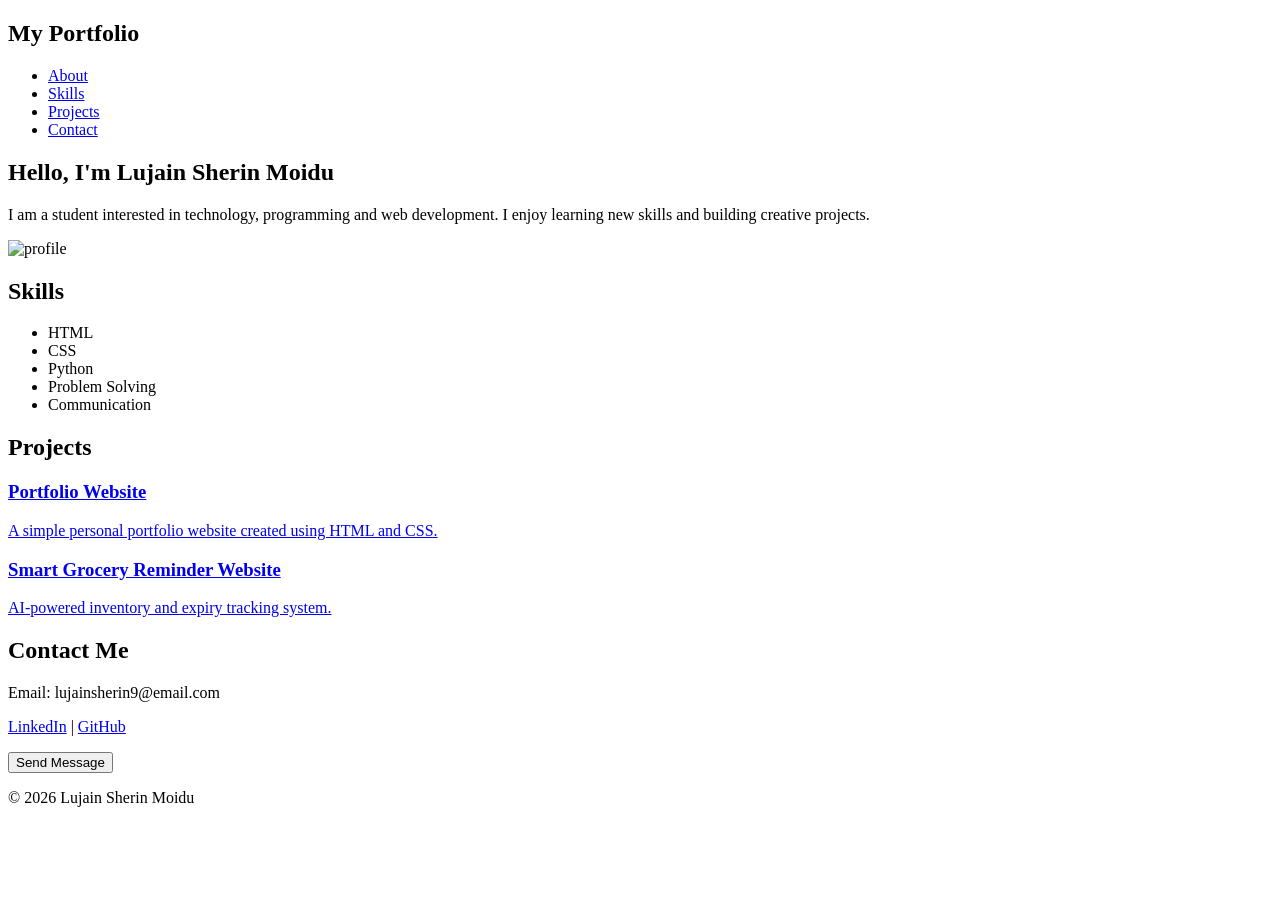
==== index.html @ 1617147e "Rename index1.htm to index.html" ====
<!DOCTYPE html>
<html lang="en">

<head>
<meta charset="UTF-8">
<meta name="viewport" content="width=device-width, initial-scale=1.0">

<title>My Portfolio</title>

<link rel="stylesheet" href="style.css">

<link href="https://fonts.googleapis.com/css2?family=Poppins&display=swap" rel="stylesheet">
</head>


<body>

<!-- Navbar -->
<nav>

<h2>My Portfolio</h2>

<ul>
<li><a href="#about">About</a></li>
<li><a href="#skills">Skills</a></li>
<li><a href="#projects">Projects</a></li>
<li><a href="#contact">Contact</a></li>
</ul>

</nav>



<!-- About -->
<section id="about" class="container">

<h1>Hello, I'm Lujain Sherin Moidu</h1>

<p>
I am a student interested in technology, programming and web development.
I enjoy learning new skills and building creative projects.
</p>

<img src="Downloads\luja.jpeg" alt="profile">

</section>



<!-- Skills -->
<section id="skills" class="container">

<h2>Skills</h2>

<ul class="skill-list">

<li>HTML</li>
<li>CSS</li>
<li>Python</li>
<li>Problem Solving</li>
<li>Communication</li>

</ul>

</section>



<!-- Projects -->
<section id="projects" class="container">

<h2>Projects</h2>


<div class="project">

<a href="index1.html">

<h3>Portfolio Website</h3>

<p>
A simple personal portfolio website created using HTML and CSS.
</p>

</a>

</div>



<div class="project">

<a href="https://kitchen-care-buddy.lovable.app/" target="_blank">

<h3>Smart Grocery Reminder Website</h3>

<p>
AI-powered inventory and expiry tracking system.
</p>

</a>

</div>


</section>



<!-- Contact -->
<section id="contact" class="container">

<h2>Contact Me</h2>

<p>Email: lujainsherin9@email.com</p>

<p>

<a href="#">LinkedIn</a> |

<a href="#">GitHub</a>

</p>

<button>Send Message</button>

</section>



<!-- Footer -->
<footer>

<p>© 2026 Lujain Sherin Moidu</p>

</footer>


</body>

</html>
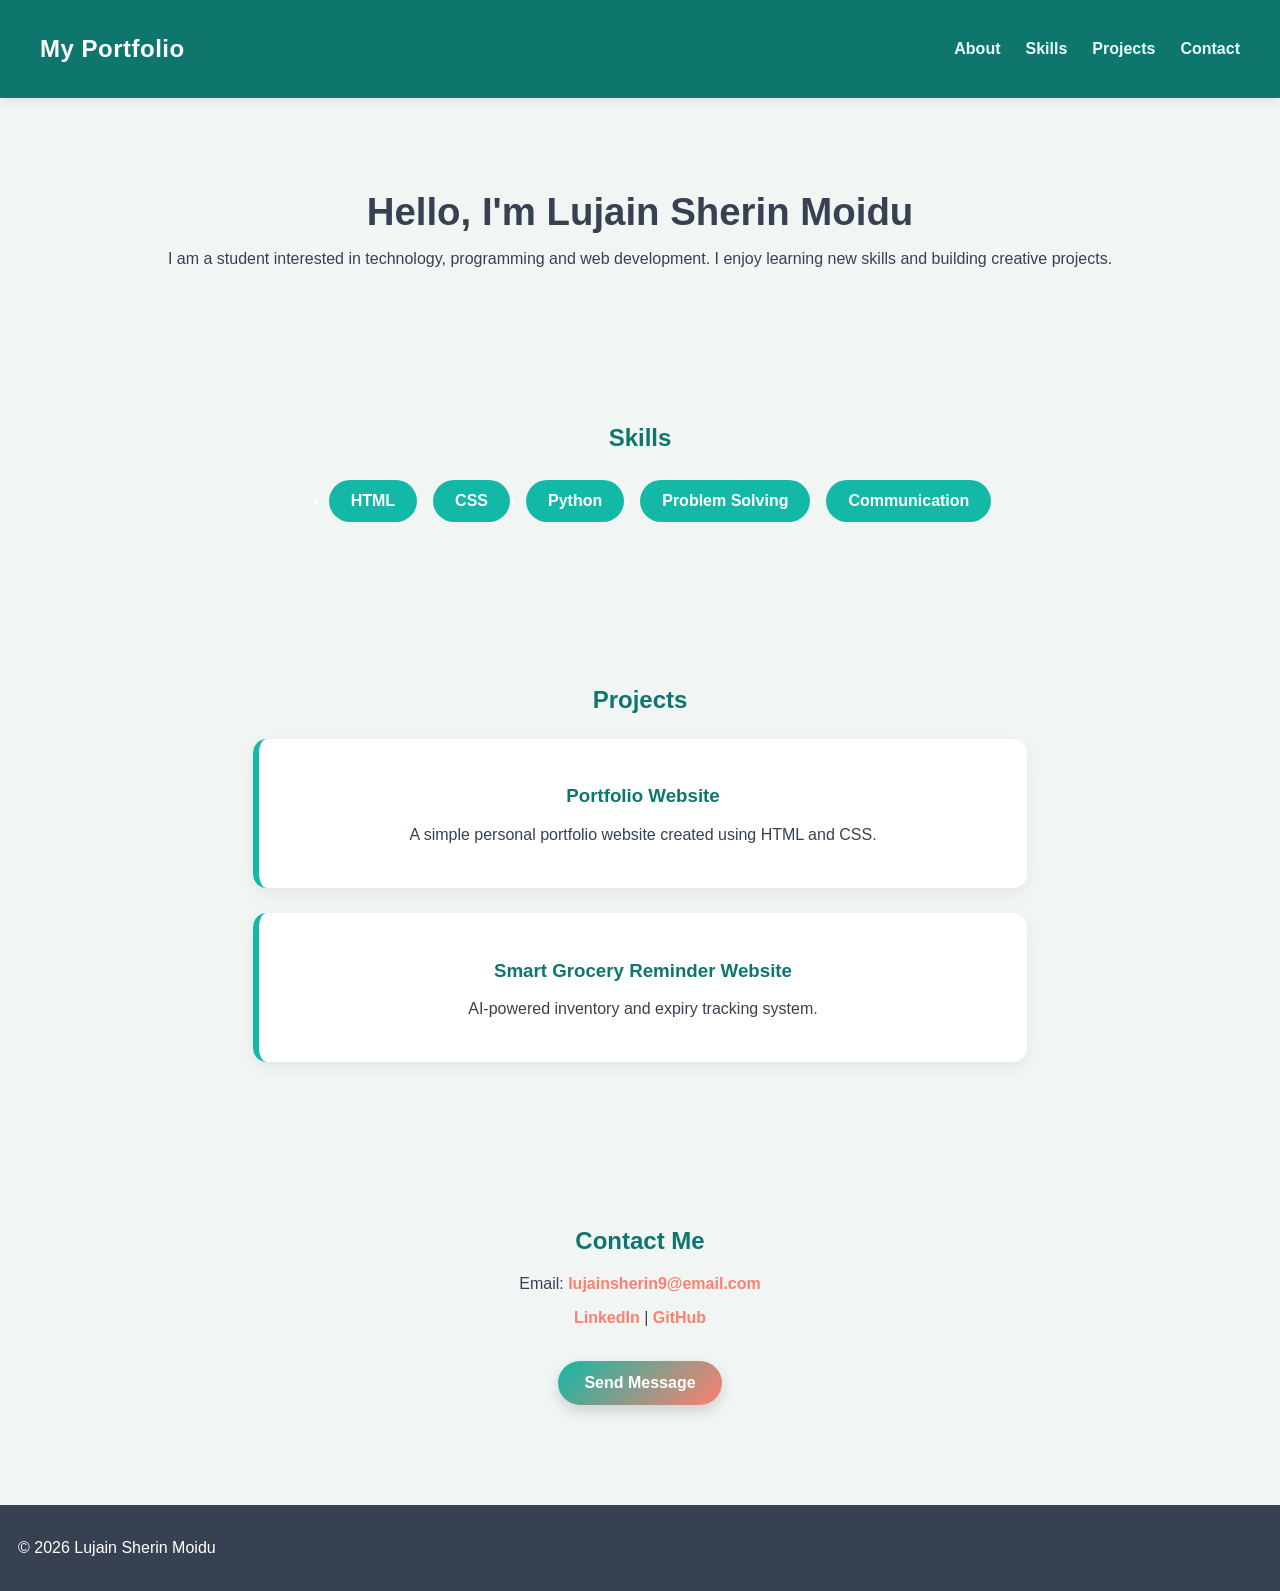
==== commit 135aa844: "Add files via upload" ====
--- a/index.html
+++ b/index.html
@@ -7,7 +7,7 @@
 
 <title>My Portfolio</title>
 
-<link rel="stylesheet" href="style.css">
+<link rel="stylesheet" href="style2.css">
 
 <link href="https://fonts.googleapis.com/css2?family=Poppins&display=swap" rel="stylesheet">
 </head>
@@ -41,7 +41,6 @@
 I enjoy learning new skills and building creative projects.
 </p>
 
-<img src="Downloads\luja.jpeg" alt="profile">
 
 </section>
 
@@ -74,7 +73,7 @@
 
 <div class="project">
 
-<a href="index1.html">
+<a href="#">
 
 <h3>Portfolio Website</h3>
 
@@ -112,13 +111,12 @@
 
 <h2>Contact Me</h2>
 
-<p>Email: lujainsherin9@email.com</p>
+<p>Email: <a href="mailto:lujainsherin9@gmail.com"> lujainsherin9@email.com</a></p>
 
 <p>
 
-<a href="#">LinkedIn</a> |
-
-<a href="#">GitHub</a>
+<a href="https://www.linkedin.com/in/lujain-sherin" target="_blank">LinkedIn</a> |
+<a href="https://github.com/lujainsherin-moidu566017" target="_blank">GitHub</a>
 
 </p>
 
@@ -138,4 +136,4 @@
 
 </body>
 
-</html>
+</html>
--- a/style2.css
+++ b/style2.css
@@ -0,0 +1,171 @@
+/* Teal + Coral + Grey Theme */
+
+body {
+    font-family: 'Poppins', sans-serif;
+    margin: 0;
+    background-color: #f1f5f4; /* light grey */
+    color: #374151;
+}
+
+/* Navigation bar */
+nav {
+    background: #0f766e; /* teal */
+    color: white;
+    padding: 15px 40px;
+    display: flex;
+    justify-content: space-between;
+    align-items: center;
+    box-shadow: 0 3px 10px rgba(0,0,0,0.08);
+}
+
+nav h2 {
+    font-weight: 700;
+    color: #ffffff; /* ensure visible on teal background */
+    letter-spacing: 0.5px;
+}
+
+nav ul {
+    list-style: none;
+    display: flex;
+}
+
+nav ul li {
+    margin-left: 25px;
+}
+
+nav ul li a {
+    color: #e6fffb;
+    text-decoration: none;
+    font-weight: 600;
+}
+
+nav ul li a:hover {
+    color: #ffd6cf; /* coral hover */
+}
+
+/* Container */
+.container {
+    padding: 60px 20px;
+    text-align: center;
+    max-width: 950px;
+    margin: auto;
+}
+
+h1 {
+    font-size: 2.4rem;
+    margin-bottom: 10px;
+}
+
+h2 {
+    color: #0f766e;
+    margin-bottom: 20px;
+}
+
+/* Profile Image */
+#about img {
+    margin-top: 20px;
+    border-radius: 50%;
+    border: 5px solid #14b8a6;
+}
+
+/* Skills */
+.skill-list {
+    display: flex;
+    justify-content: center;
+    flex-wrap: wrap;
+}
+
+.skill-list li {
+    background: #14b8a6; /* teal */
+    color: white;
+    padding: 12px 22px;
+    margin: 8px;
+    border-radius: 25px;
+    font-weight: 600;
+}
+
+
+
+/* Projects */
+.project {
+    background: white;
+    padding: 28px;
+    margin: 25px auto;
+    width: 75%;
+    border-radius: 14px;
+    box-shadow: 0 6px 16px rgba(0,0,0,0.06);
+    transition: 0.25s;
+    border-left: 6px solid #14b8a6;
+}
+
+.project:hover {
+    transform: translateY(-6px);
+    border-left: 6px solid #ff7f6e;
+}
+
+.project h3 {
+    color: #0f766e;
+}
+
+.project a {
+    text-decoration: none;
+    color: inherit;
+}
+
+/* Contact links */
+#contact a {
+    color: #ff7f6e;
+    font-weight: 600;
+    text-decoration: none;
+}
+
+#contact a:hover {
+    text-decoration: underline;
+}
+
+/* Button */
+button {
+    background: linear-gradient(135deg,#14b8a6,#ff7f6e);
+    color: white;
+    padding: 13px 26px;
+    border: none;
+    border-radius: 30px;
+    cursor: pointer;
+    margin-top: 18px;
+    font-size: 16px;
+    font-weight: 600;
+    box-shadow: 0 6px 14px rgba(0,0,0,0.15);
+}
+
+button:hover {
+    transform: scale(1.05);
+}
+
+/* Footer */
+footer {
+    background: #374151; /* grey */
+    color: white;
+    padding: 18px;
+    margin-top: 40px;
+}
+
+/* Responsive Design */
+@media (max-width: 768px) {
+    nav {
+        flex-direction: column;
+    }
+
+    .project {
+        width: 95%;
+    }
+
+    .skill-list {
+        flex-direction: column;
+        align-items: center;
+    }
+}
+
+/* icon spacing */
+i {
+    margin-right: 8px;
+}
